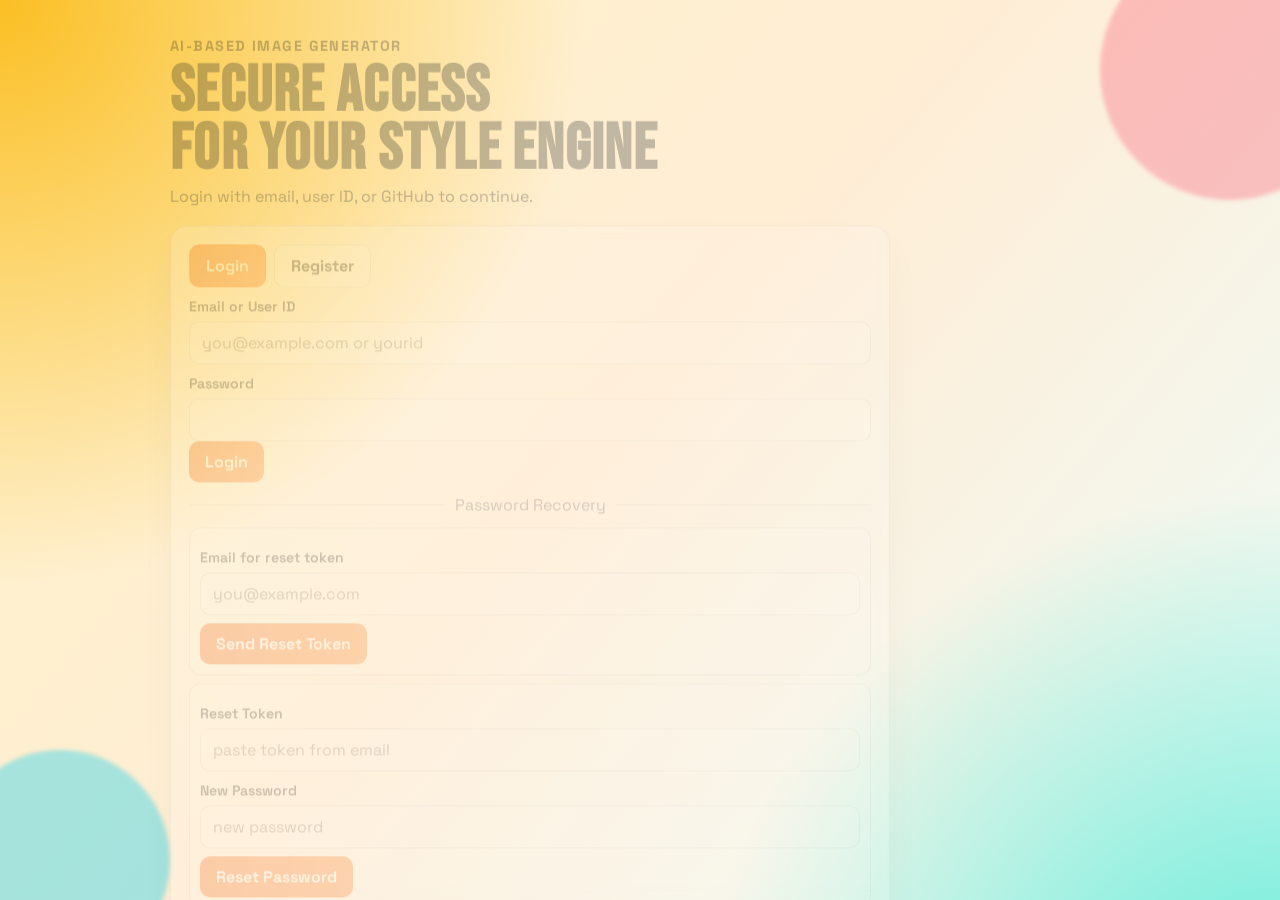
==== frontend/admin.html @ eeeaa35e "Build realtime publish-ready AI image generator web app" ====
<!DOCTYPE html>
<html lang="en">
<head>
  <meta charset="UTF-8" />
  <meta name="viewport" content="width=device-width, initial-scale=1.0" />
  <title>Admin | AI Image Generator</title>
  <link rel="preconnect" href="https://fonts.googleapis.com" />
  <link rel="preconnect" href="https://fonts.gstatic.com" crossorigin />
  <link href="https://fonts.googleapis.com/css2?family=Bebas+Neue&family=Space+Grotesk:wght@400;500;700&display=swap" rel="stylesheet" />
  <link rel="stylesheet" href="styles.css" />
</head>
<body data-page="admin">
  <div class="bg-shape bg-shape-one"></div>
  <div class="bg-shape bg-shape-two"></div>

  <main class="app-shell single-col">
    <header class="hero">
      <p class="kicker">AI-Based Image Generator</p>
      <h1>Admin Panel</h1>
      <nav class="top-nav">
        <a href="dashboard.html">Dashboard</a>
        <a href="history.html">History</a>
        <a href="profile.html">Profile</a>
        <a href="settings.html">Settings</a>
        <a href="admin.html" class="active admin-only">Admin</a>
        <button id="logoutBtn" type="button">Logout</button>
      </nav>
    </header>

    <section class="panel">
      <h2>Analytics Overview</h2>
      <div id="analyticsCards" class="stats-grid"></div>
      <p id="adminStatus" class="status">Loading analytics...</p>
    </section>

    <section class="panel">
      <h2>Users</h2>
      <div class="table-wrap">
        <table class="admin-table" id="usersTable">
          <thead>
            <tr>
              <th>ID</th>
              <th>User ID</th>
              <th>Email</th>
              <th>GitHub</th>
              <th>Role</th>
              <th>Created</th>
            </tr>
          </thead>
          <tbody></tbody>
        </table>
      </div>
    </section>
  </main>

  <script src="script.js"></script>
</body>
</html>
---- frontend/styles.css ----
:root {
	--ink: #182025;
	--paper: #fff8ec;
	--accent: #ea580c;
	--accent-soft: #ffedd5;
	--highlight: #0ea5a4;
	--panel: rgba(255, 255, 255, 0.72);
	--line: rgba(24, 32, 37, 0.15);
	--shadow: 0 18px 40px rgba(24, 32, 37, 0.15);
}

body.theme-dark {
	--ink: #e5f2f1;
	--paper: #102026;
	--accent: #f97316;
	--accent-soft: rgba(249, 115, 22, 0.18);
	--highlight: #2dd4bf;
	--panel: rgba(16, 32, 38, 0.78);
	--line: rgba(229, 242, 241, 0.2);
	--shadow: 0 18px 40px rgba(0, 0, 0, 0.35);
}

* {
	box-sizing: border-box;
}

body {
	margin: 0;
	min-height: 100vh;
	font-family: "Space Grotesk", sans-serif;
	color: var(--ink);
	background:
		radial-gradient(circle at 0% 0%, #fbbf24 0%, transparent 35%),
		radial-gradient(circle at 100% 100%, #5eead4 0%, transparent 35%),
		linear-gradient(130deg, #fef3c7, #ffedd5 45%, #ecfeff);
	overflow-x: hidden;
}

body.theme-dark {
	background:
		radial-gradient(circle at 0% 0%, #164e63 0%, transparent 40%),
		radial-gradient(circle at 100% 100%, #115e59 0%, transparent 35%),
		linear-gradient(130deg, #05202a, #0f2933 45%, #15323a);
}

.bg-shape {
	position: fixed;
	border-radius: 999px;
	pointer-events: none;
	filter: blur(2px);
	opacity: 0.4;
}

.bg-shape-one {
	width: 260px;
	height: 260px;
	background: #fb7185;
	top: -60px;
	right: -80px;
}

.bg-shape-two {
	width: 220px;
	height: 220px;
	background: #22d3ee;
	bottom: -70px;
	left: -50px;
}

.app-shell {
	max-width: 1080px;
	margin: 0 auto;
	padding: 28px 20px 34px;
	display: grid;
	grid-template-columns: 1.1fr 1fr;
	gap: 18px;
}

.single-col {
	grid-template-columns: 1fr;
	max-width: 980px;
}

.hero {
	grid-column: 1 / -1;
	animation: rise 0.8s ease both;
}

.kicker {
	font-size: 0.9rem;
	text-transform: uppercase;
	letter-spacing: 0.1em;
	font-weight: 700;
	margin: 0;
}

h1 {
	font-family: "Bebas Neue", sans-serif;
	font-size: clamp(2rem, 5vw, 4.2rem);
	margin: 8px 0;
	line-height: 0.9;
	letter-spacing: 0.02em;
}

.subhead {
	margin: 0;
	font-size: 1rem;
}

.model-line {
	margin-top: 6px;
	font-size: 0.9rem;
	opacity: 0.85;
}

#themeBadge {
	background: var(--accent-soft);
	color: #9a3412;
	border: 1px solid #fdba74;
	padding: 2px 10px;
	border-radius: 999px;
	font-weight: 700;
}

.panel {
	background: var(--panel);
	backdrop-filter: blur(6px);
	border: 1px solid var(--line);
	border-radius: 18px;
	box-shadow: var(--shadow);
	padding: 18px;
	animation: rise 0.9s ease both;
}

.auth-card {
	max-width: 720px;
}

.mini-form {
	margin-top: 8px;
	padding: 10px;
	border: 1px solid var(--line);
	border-radius: 12px;
	background: rgba(255, 255, 255, 0.55);
}

.mini-form button {
	margin-top: 8px;
}

.top-nav {
	display: flex;
	flex-wrap: wrap;
	gap: 8px;
	margin-top: 10px;
	align-items: center;
}

.top-nav a {
	text-decoration: none;
	padding: 8px 12px;
	border: 1px solid var(--line);
	border-radius: 999px;
	color: var(--ink);
	background: rgba(255, 255, 255, 0.65);
	font-weight: 600;
}

.top-nav a.active {
	background: linear-gradient(100deg, #ea580c, #f97316);
	color: white;
	border-color: transparent;
}

.top-nav button {
	padding: 8px 14px;
	border-radius: 999px;
}

.profile-grid {
	display: grid;
	gap: 6px;
	margin-top: 10px;
}

.history-row {
	display: grid;
	grid-template-columns: auto 1fr auto;
	gap: 10px;
	align-items: center;
	padding: 10px;
	border: 1px solid var(--line);
	border-radius: 10px;
	background: rgba(255, 255, 255, 0.8);
}

.history-thumb {
	display: inline-block;
	padding: 6px 10px;
	border-radius: 8px;
	text-decoration: none;
	border: 1px solid var(--line);
	font-weight: 600;
	color: var(--ink);
	background: rgba(255, 255, 255, 0.8);
}

.stats-grid {
	display: grid;
	grid-template-columns: repeat(4, minmax(120px, 1fr));
	gap: 10px;
	margin-top: 8px;
}

.stat-card {
	border: 1px solid var(--line);
	border-radius: 12px;
	padding: 12px;
	background: rgba(255, 255, 255, 0.75);
}

.stat-card h3 {
	margin: 0;
	font-size: 0.85rem;
	text-transform: uppercase;
	letter-spacing: 0.03em;
	opacity: 0.85;
}

.stat-card p {
	margin: 8px 0 0;
	font-size: 1.8rem;
	font-weight: 700;
}

.table-wrap {
	overflow-x: auto;
}

.admin-table {
	width: 100%;
	border-collapse: collapse;
	font-size: 0.92rem;
}

.admin-table th,
.admin-table td {
	border-bottom: 1px solid var(--line);
	padding: 8px;
	text-align: left;
}

.admin-table th {
	font-size: 0.8rem;
	text-transform: uppercase;
	letter-spacing: 0.05em;
	opacity: 0.8;
}

.hidden {
	display: none;
}

.controls {
	animation-delay: 0.05s;
}

.auth {
	grid-column: 1 / -1;
}

.auth-head h2 {
	margin: 2px 0 4px;
}

.auth-head p {
	margin: 0 0 10px;
}

.auth-tabs {
	display: flex;
	gap: 8px;
	margin-bottom: 10px;
}

.tab {
	background: rgba(255, 255, 255, 0.8);
	color: var(--ink);
	border: 1px solid var(--line);
}

.tab.active {
	background: linear-gradient(100deg, #ea580c, #f97316);
	color: white;
	border-color: transparent;
}

.auth-divider {
	display: flex;
	align-items: center;
	margin: 12px 0;
	color: #475569;
}

.auth-divider::before,
.auth-divider::after {
	content: "";
	flex: 1;
	border-bottom: 1px solid var(--line);
}

.auth-divider span {
	padding: 0 10px;
}

.github-login {
	display: inline-block;
	border-radius: 10px;
	padding: 10px 16px;
	border: 1px solid var(--line);
	background: #111827;
	color: #f9fafb;
	text-decoration: none;
	font-weight: 700;
}

.session {
	grid-column: 1 / -1;
}

.session-row {
	display: flex;
	justify-content: space-between;
	align-items: center;
	gap: 10px;
}

.session-row p {
	margin: 0;
	font-weight: 600;
}

.output {
	animation-delay: 0.12s;
}

.history {
	grid-column: 1 / -1;
	animation-delay: 0.18s;
}

label {
	display: block;
	font-size: 0.88rem;
	margin: 10px 0 6px;
	font-weight: 600;
}

textarea,
input,
select {
	width: 100%;
	padding: 10px 12px;
	border: 1px solid var(--line);
	border-radius: 10px;
	background: rgba(255, 255, 255, 0.8);
	font: inherit;
}

textarea:focus,
input:focus,
select:focus {
	outline: 2px solid rgba(14, 165, 164, 0.35);
	border-color: var(--highlight);
}

.grid-two {
	display: grid;
	grid-template-columns: 1fr 1fr;
	gap: 10px;
}

.button-wrap {
	display: flex;
	align-items: flex-end;
}

.product-shell {
	max-width: 1220px;
	margin: 0 auto;
	padding: 24px 20px 34px;
	display: grid;
	grid-template-columns: 260px 1fr;
	gap: 16px;
}

.shell-sidebar {
	display: flex;
	flex-direction: column;
	justify-content: space-between;
	gap: 12px;
	position: sticky;
	top: 14px;
	height: calc(100vh - 28px);
}

.sidebar-title {
	margin: 4px 0 0;
	font-family: "Bebas Neue", sans-serif;
	font-size: 2rem;
	line-height: 1;
}

.sidebar-nav {
	display: grid;
	gap: 8px;
}

.module-link {
	text-align: left;
	width: 100%;
	background: rgba(255, 255, 255, 0.72);
	color: var(--ink);
	border: 1px solid var(--line);
}

.module-link.active {
	background: linear-gradient(100deg, #ea580c, #f97316);
	color: white;
	border-color: transparent;
}

.sidebar-user {
	display: grid;
	gap: 8px;
	padding-top: 10px;
	border-top: 1px dashed var(--line);
}

.sidebar-user p {
	margin: 0;
	font-weight: 700;
}

.sidebar-user a {
	text-decoration: none;
	color: var(--ink);
	font-weight: 600;
}

.shell-main {
	display: grid;
	gap: 14px;
}

.shell-header {
	display: flex;
	justify-content: space-between;
	gap: 12px;
	align-items: flex-start;
}

.shell-header h1 {
	margin: 4px 0;
	font-size: clamp(1.8rem, 5vw, 3.2rem);
}

.header-actions {
	display: grid;
	gap: 8px;
	justify-items: end;
}

.header-actions a {
	text-decoration: none;
	padding: 8px 12px;
	border-radius: 999px;
	border: 1px solid var(--line);
	color: var(--ink);
	font-weight: 600;
	background: rgba(255, 255, 255, 0.6);
}

.workspace-grid {
	display: grid;
	grid-template-columns: repeat(2, minmax(280px, 1fr));
	gap: 12px;
}

.action-row {
	display: flex;
	flex-wrap: wrap;
	gap: 8px;
}

.loader {
	margin-bottom: 10px;
	padding: 8px 12px;
	border-radius: 10px;
	background: var(--accent-soft);
	color: #9a3412;
	font-weight: 700;
	display: inline-block;
}

.gallery-grid {
	display: grid;
	grid-template-columns: repeat(3, minmax(150px, 1fr));
	gap: 10px;
}

.gallery-card {
	border: 1px solid var(--line);
	border-radius: 12px;
	padding: 8px;
	background: rgba(255, 255, 255, 0.75);
	display: grid;
	gap: 6px;
}

.gallery-card img {
	width: 100%;
	height: 130px;
	object-fit: cover;
	border-radius: 8px;
}

.gallery-actions {
	display: flex;
	gap: 6px;
}

.gallery-actions button,
.gallery-actions a {
	padding: 6px 8px;
	font-size: 0.82rem;
	text-decoration: none;
	border-radius: 8px;
}

button,
.download {
	border: 0;
	border-radius: 10px;
	background: linear-gradient(100deg, #ea580c, #f97316);
	color: white;
	padding: 10px 16px;
	font: inherit;
	font-weight: 700;
	text-decoration: none;
	cursor: pointer;
	transition: transform 0.2s ease, box-shadow 0.2s ease;
}

button:hover,
.download:hover {
	transform: translateY(-1px);
	box-shadow: 0 8px 20px rgba(234, 88, 12, 0.25);
}

.status {
	margin: 12px 0 0;
	color: #0f766e;
	font-weight: 500;
}

.status.error {
	color: #b91c1c;
}

.output-head {
	display: flex;
	justify-content: space-between;
	align-items: center;
}

.output-head h2,
.history h2 {
	margin: 2px 0 10px;
}

.download.disabled {
	opacity: 0.5;
	pointer-events: none;
}

.image-frame {
	border: 1px dashed var(--line);
	border-radius: 14px;
	min-height: 350px;
	display: grid;
	place-items: center;
	background: rgba(255, 255, 255, 0.5);
}

.image-frame img {
	width: 100%;
	height: auto;
	border-radius: 12px;
	object-fit: contain;
}

.placeholder {
	color: #475569;
	margin: 0;
}

#historyList {
	list-style: none;
	margin: 0;
	padding: 0;
	display: grid;
	gap: 8px;
}

.history-item {
	width: 100%;
	border: 1px solid var(--line);
	background: rgba(255, 255, 255, 0.8);
	border-radius: 10px;
	padding: 10px;
	text-align: left;
}

.history-prompt {
	display: block;
	font-weight: 600;
}

.history-time {
	display: block;
	font-size: 0.8rem;
	opacity: 0.8;
	margin-top: 2px;
}

.history-empty {
	opacity: 0.8;
}

@keyframes rise {
	from {
		opacity: 0;
		transform: translateY(12px);
	}
	to {
		opacity: 1;
		transform: translateY(0);
	}
}

@media (max-width: 900px) {
	.product-shell {
		grid-template-columns: 1fr;
	}

	.shell-sidebar {
		position: static;
		height: auto;
	}

	.workspace-grid {
		grid-template-columns: 1fr;
	}

	.app-shell {
		grid-template-columns: 1fr;
	}

	.stats-grid {
		grid-template-columns: repeat(2, minmax(120px, 1fr));
	}

	.history {
		grid-column: auto;
	}
}

@media (max-width: 550px) {
	.grid-two {
		grid-template-columns: 1fr;
	}

	.stats-grid {
		grid-template-columns: 1fr;
	}

	.gallery-grid {
		grid-template-columns: 1fr 1fr;
	}

	.image-frame {
		min-height: 260px;
	}
}
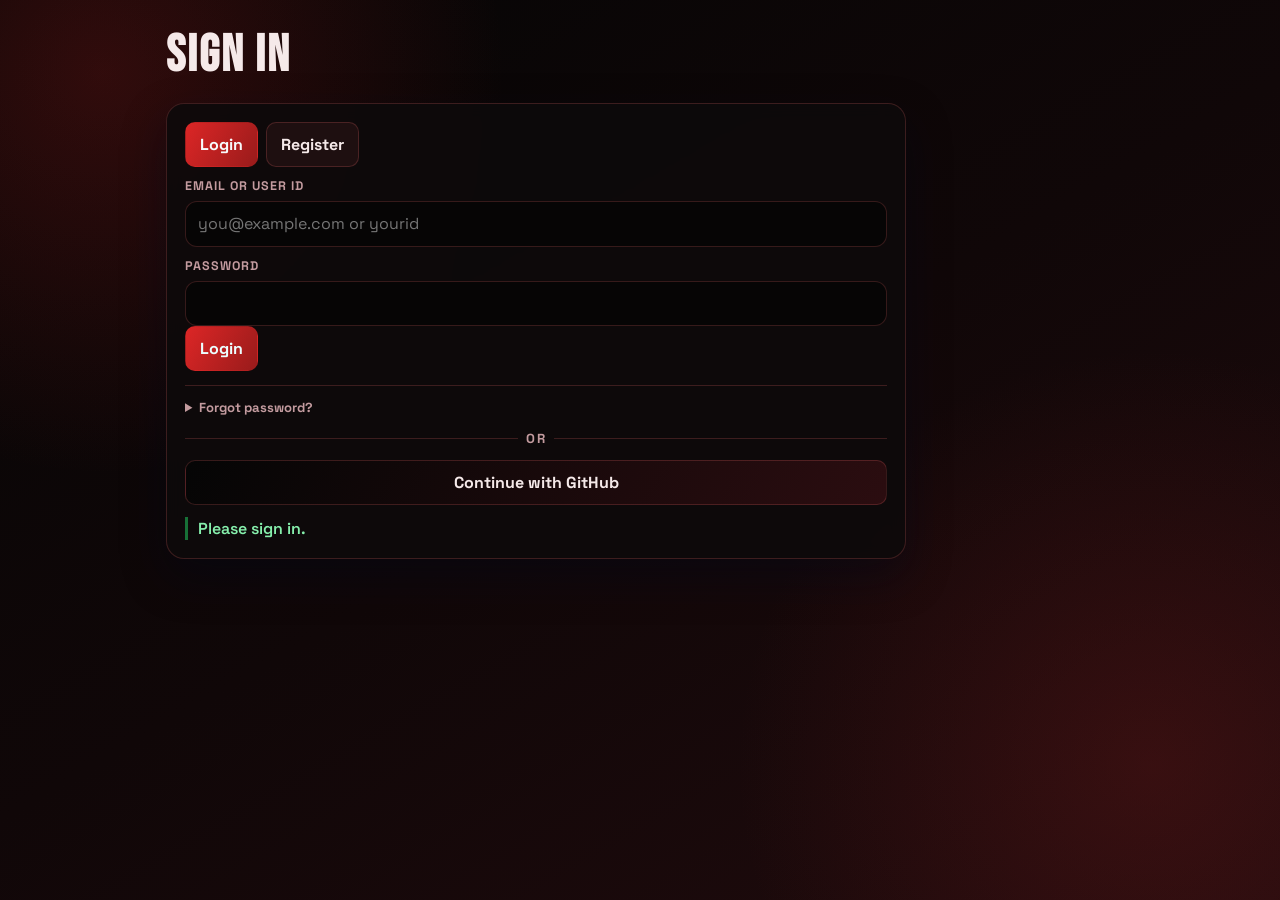
==== commit 6f679b4c: "feat: add professional image generator frontend" ====
--- a/frontend/admin.html
+++ b/frontend/admin.html
@@ -13,43 +13,44 @@
   <div class="bg-shape bg-shape-one"></div>
   <div class="bg-shape bg-shape-two"></div>
 
-  <main class="app-shell single-col">
-    <header class="hero">
-      <p class="kicker">AI-Based Image Generator</p>
-      <h1>Admin Panel</h1>
-      <nav class="top-nav">
-        <a href="dashboard.html">Dashboard</a>
-        <a href="history.html">History</a>
-        <a href="profile.html">Profile</a>
-        <a href="settings.html">Settings</a>
-        <a href="admin.html" class="active admin-only">Admin</a>
-        <button id="logoutBtn" type="button">Logout</button>
-      </nav>
-    </header>
-
-    <section class="panel">
-      <h2>Analytics Overview</h2>
-      <div id="analyticsCards" class="stats-grid"></div>
-      <p id="adminStatus" class="status">Loading analytics...</p>
-    </section>
-
-    <section class="panel">
-      <h2>Users</h2>
-      <div class="table-wrap">
-        <table class="admin-table" id="usersTable">
-          <thead>
-            <tr>
-              <th>ID</th>
-              <th>User ID</th>
-              <th>Email</th>
-              <th>GitHub</th>
-              <th>Role</th>
-              <th>Created</th>
-            </tr>
-          </thead>
-          <tbody></tbody>
-        </table>
+  <main class="product-shell">
+    <aside class="shell-sidebar">
+      <div class="panel module-card">
+        <h2 class="sidebar-title">Vision Studio</h2>
+        <nav class="sidebar-nav" aria-label="Navigation Menu">
+          <a class="module-link" href="dashboard.html">Generate</a>
+          <a class="module-link" href="history.html">History</a>
+          <a class="module-link" href="gallery.html">Saved Images</a>
+          <a class="module-link" href="settings.html">Settings</a>
+        </nav>
+        <div class="sidebar-user">
+          <p id="sidebarUserText">Signed in</p>
+          <div class="sidebar-user-actions">
+            <a href="profile.html">Profile</a>
+            <a href="admin.html" class="active admin-only">Admin</a>
+            <button id="logoutBtn" type="button">Logout</button>
+          </div>
+        </div>
       </div>
+    </aside>
+    <section class="shell-main page-focus">
+      <header class="panel shell-header"><h1>Admin</h1></header>
+      <section class="panel page-panel">
+        <h2>Analytics</h2>
+        <div id="analyticsCards" class="stats-grid"></div>
+        <p id="adminStatus" class="status">Loading analytics...</p>
+      </section>
+      <section class="panel">
+        <h2>Users</h2>
+        <div class="table-wrap">
+          <table class="admin-table" id="usersTable">
+            <thead>
+              <tr><th>ID</th><th>User ID</th><th>Email</th><th>GitHub</th><th>Role</th><th>Created</th></tr>
+            </thead>
+            <tbody></tbody>
+          </table>
+        </div>
+      </section>
     </section>
   </main>
 
--- a/frontend/styles.css
+++ b/frontend/styles.css
@@ -1,27 +1,45 @@
 :root {
-	--ink: #182025;
-	--paper: #fff8ec;
-	--accent: #ea580c;
-	--accent-soft: #ffedd5;
-	--highlight: #0ea5a4;
-	--panel: rgba(255, 255, 255, 0.72);
-	--line: rgba(24, 32, 37, 0.15);
-	--shadow: 0 18px 40px rgba(24, 32, 37, 0.15);
-}
-
-body.theme-dark {
-	--ink: #e5f2f1;
-	--paper: #102026;
-	--accent: #f97316;
-	--accent-soft: rgba(249, 115, 22, 0.18);
-	--highlight: #2dd4bf;
-	--panel: rgba(16, 32, 38, 0.78);
-	--line: rgba(229, 242, 241, 0.2);
-	--shadow: 0 18px 40px rgba(0, 0, 0, 0.35);
+	--bg-0: #050505;
+	--bg-1: #100708;
+	--bg-2: #210b0d;
+	--panel: rgba(14, 10, 11, 0.92);
+	--panel-soft: rgba(38, 18, 20, 0.72);
+	--ink: #f5e9e9;
+	--ink-soft: #c39b9f;
+	--line: rgba(248, 113, 113, 0.2);
+	--line-strong: rgba(248, 113, 113, 0.42);
+	--accent: #dc2626;
+	--accent-2: #991b1b;
+	--success: #22c55e;
+	--danger: #ef4444;
+	--radius-lg: 18px;
+	--radius-md: 12px;
+	--shadow-lg: 0 18px 44px rgba(3, 8, 24, 0.42);
+}
+
+body.theme-light {
+	--bg-0: #090909;
+	--bg-1: #16090a;
+	--bg-2: #2b0d10;
+	--panel: rgba(24, 14, 15, 0.94);
+	--panel-soft: rgba(56, 22, 25, 0.78);
+	--ink: #fff1f2;
+	--ink-soft: #d8a8ad;
+	--line: rgba(248, 113, 113, 0.24);
+	--line-strong: rgba(248, 113, 113, 0.46);
+	--accent: #ef4444;
+	--accent-2: #b91c1c;
+	--shadow-lg: 0 16px 36px rgba(0, 0, 0, 0.5);
 }
 
 * {
 	box-sizing: border-box;
+}
+
+html,
+body {
+	max-width: 100%;
+	overflow-x: clip;
 }
 
 body {
@@ -30,157 +48,434 @@
 	font-family: "Space Grotesk", sans-serif;
 	color: var(--ink);
 	background:
-		radial-gradient(circle at 0% 0%, #fbbf24 0%, transparent 35%),
-		radial-gradient(circle at 100% 100%, #5eead4 0%, transparent 35%),
-		linear-gradient(130deg, #fef3c7, #ffedd5 45%, #ecfeff);
-	overflow-x: hidden;
-}
-
-body.theme-dark {
-	background:
-		radial-gradient(circle at 0% 0%, #164e63 0%, transparent 40%),
-		radial-gradient(circle at 100% 100%, #115e59 0%, transparent 35%),
-		linear-gradient(130deg, #05202a, #0f2933 45%, #15323a);
-}
-
-.bg-shape {
-	position: fixed;
-	border-radius: 999px;
-	pointer-events: none;
-	filter: blur(2px);
-	opacity: 0.4;
-}
-
-.bg-shape-one {
-	width: 260px;
-	height: 260px;
-	background: #fb7185;
-	top: -60px;
-	right: -80px;
-}
-
-.bg-shape-two {
-	width: 220px;
-	height: 220px;
-	background: #22d3ee;
-	bottom: -70px;
-	left: -50px;
-}
-
-.app-shell {
-	max-width: 1080px;
-	margin: 0 auto;
-	padding: 28px 20px 34px;
-	display: grid;
-	grid-template-columns: 1.1fr 1fr;
-	gap: 18px;
-}
-
-.single-col {
-	grid-template-columns: 1fr;
-	max-width: 980px;
-}
-
-.hero {
-	grid-column: 1 / -1;
-	animation: rise 0.8s ease both;
+		radial-gradient(circle at 8% 8%, rgba(220, 38, 38, 0.2), transparent 28%),
+		radial-gradient(circle at 90% 85%, rgba(127, 29, 29, 0.28), transparent 30%),
+		linear-gradient(150deg, var(--bg-0), var(--bg-1), var(--bg-2));
+	line-height: 1.45;
+}
+
+a {
+	color: inherit;
+}
+
+.hidden {
+	display: none;
 }
 
 .kicker {
-	font-size: 0.9rem;
+	margin: 0;
+	font-size: 0.74rem;
+	font-weight: 700;
 	text-transform: uppercase;
-	letter-spacing: 0.1em;
-	font-weight: 700;
-	margin: 0;
+	letter-spacing: 0.14em;
+	color: var(--ink-soft);
+}
+
+h1,
+h2,
+h3,
+p {
+	margin-top: 0;
 }
 
 h1 {
 	font-family: "Bebas Neue", sans-serif;
-	font-size: clamp(2rem, 5vw, 4.2rem);
-	margin: 8px 0;
-	line-height: 0.9;
-	letter-spacing: 0.02em;
+	font-size: clamp(2rem, 4vw, 3.6rem);
+	margin: 6px 0 10px;
+	letter-spacing: 0.04em;
+	line-height: 0.92;
+}
+
+h2 {
+	font-size: 1.06rem;
+	margin-bottom: 10px;
+}
+
+.module-label,
+.module-meta {
+	margin: 0 0 8px;
+	font-size: 0.73rem;
+	text-transform: uppercase;
+	letter-spacing: 0.12em;
+	font-weight: 700;
+	color: var(--ink-soft);
 }
 
 .subhead {
 	margin: 0;
-	font-size: 1rem;
+	color: var(--ink-soft);
+	font-size: 0.95rem;
+}
+
+#themeBadge {
+	padding: 2px 10px;
+	border-radius: 999px;
+	background: rgba(220, 38, 38, 0.18);
+	color: #fca5a5;
+	border: 1px solid rgba(248, 113, 113, 0.42);
+	font-weight: 700;
 }
 
 .model-line {
 	margin-top: 6px;
-	font-size: 0.9rem;
-	opacity: 0.85;
-}
-
-#themeBadge {
-	background: var(--accent-soft);
-	color: #9a3412;
-	border: 1px solid #fdba74;
-	padding: 2px 10px;
-	border-radius: 999px;
-	font-weight: 700;
+}
+
+.product-shell {
+	max-width: 1320px;
+	min-height: 100vh;
+	margin: 0 auto;
+	padding: 24px 18px 28px;
+	display: grid;
+	grid-template-columns: 292px 1fr;
+	gap: 16px;
 }
 
 .panel {
 	background: var(--panel);
-	backdrop-filter: blur(6px);
-	border: 1px solid var(--line);
-	border-radius: 18px;
-	box-shadow: var(--shadow);
+	backdrop-filter: blur(8px);
+	border: 1px solid var(--line);
+	border-radius: var(--radius-lg);
+	box-shadow: var(--shadow-lg);
 	padding: 18px;
-	animation: rise 0.9s ease both;
-}
-
-.auth-card {
-	max-width: 720px;
-}
-
-.mini-form {
-	margin-top: 8px;
-	padding: 10px;
-	border: 1px solid var(--line);
-	border-radius: 12px;
-	background: rgba(255, 255, 255, 0.55);
-}
-
-.mini-form button {
-	margin-top: 8px;
-}
-
-.top-nav {
+}
+
+.module-card {
+	position: relative;
+}
+
+.shell-sidebar {
+	position: sticky;
+	top: 14px;
+	height: fit-content;
+}
+
+.sidebar-title {
+	margin: 4px 0 12px;
+	font-family: "Bebas Neue", sans-serif;
+	font-size: 2.2rem;
+	letter-spacing: 0.04em;
+}
+
+.sidebar-nav {
+	display: grid;
+	gap: 8px;
+	margin-top: 10px;
+}
+
+.module-link {
+	width: 100%;
+	padding: 10px 12px;
+	text-align: left;
+	background: var(--panel-soft);
+	border: 1px solid var(--line);
+	border-radius: 10px;
+	color: var(--ink);
+	cursor: pointer;
+	font: inherit;
+	font-weight: 600;
+	text-decoration: none;
+	transition: 0.2s ease;
+}
+
+.module-link:hover {
+	border-color: var(--line-strong);
+	background: rgba(69, 20, 24, 0.86);
+}
+
+.module-link.active {
+	background: linear-gradient(120deg, var(--accent), var(--accent-2));
+	border-color: transparent;
+	color: #f8fafc;
+}
+
+.sidebar-user {
+	margin-top: 14px;
+	padding-top: 12px;
+	border-top: 1px dashed var(--line);
+	display: grid;
+	gap: 8px;
+}
+
+.sidebar-user p {
+	margin: 0;
+	font-weight: 700;
+}
+
+.sidebar-user-actions {
+	display: grid;
+	grid-template-columns: 1fr;
+	gap: 8px;
+}
+
+.sidebar-user-actions a,
+.sidebar-user-actions button {
+	text-decoration: none;
+	padding: 9px 10px;
+	border-radius: 10px;
+	border: 1px solid var(--line);
+	background: var(--panel-soft);
+	font: inherit;
+	font-size: 0.9rem;
+	color: var(--ink);
+	font-weight: 600;
+	text-align: left;
+	cursor: pointer;
+}
+
+.shell-main {
+	display: grid;
+	gap: 14px;
+}
+
+.workspace-section {
+	scroll-margin-top: 86px;
+}
+
+.shell-header {
+	position: sticky;
+	top: 14px;
+	z-index: 5;
+	display: flex;
+	justify-content: space-between;
+	align-items: flex-start;
+	gap: 14px;
+}
+
+.header-actions {
+	display: flex;
+	align-items: center;
+	gap: 10px;
+}
+
+.profile-icon {
+	width: 40px;
+	height: 40px;
+	display: grid;
+	place-items: center;
+	border-radius: 50%;
+	text-decoration: none;
+	font-weight: 700;
+	background: linear-gradient(130deg, #ef4444, #991b1b);
+	color: #fff;
+	border: 1px solid transparent;
+}
+
+label {
+	display: block;
+	font-size: 0.78rem;
+	font-weight: 700;
+	text-transform: uppercase;
+	letter-spacing: 0.08em;
+	margin: 10px 0 6px;
+	color: var(--ink-soft);
+}
+
+textarea,
+input,
+select {
+	width: 100%;
+	padding: 10px 12px;
+	border: 1px solid var(--line);
+	border-radius: var(--radius-md);
+	background: rgba(5, 5, 5, 0.72);
+	color: var(--ink);
+	font: inherit;
+}
+
+body.theme-light textarea,
+body.theme-light input,
+body.theme-light select {
+	background: rgba(12, 7, 8, 0.82);
+}
+
+textarea:focus,
+input:focus,
+select:focus {
+	outline: none;
+	border-color: rgba(248, 113, 113, 0.9);
+	box-shadow: 0 0 0 3px rgba(220, 38, 38, 0.22);
+}
+
+.grid-two {
+	display: grid;
+	grid-template-columns: repeat(2, minmax(0, 1fr));
+	gap: 10px;
+}
+
+.workspace-grid {
+	display: grid;
+	grid-template-columns: minmax(0, 1fr);
+	gap: 16px;
+}
+
+.generation-form {
+	display: grid;
+	gap: 16px;
+}
+
+.step-card {
+	padding: 22px;
+}
+
+.step-heading {
+	display: flex;
+	align-items: flex-start;
+	gap: 12px;
+	margin-bottom: 18px;
+}
+
+.step-number {
+	display: grid;
+	place-items: center;
+	flex: 0 0 42px;
+	height: 42px;
+	border-radius: 10px;
+	background: rgba(220, 38, 38, 0.18);
+	border: 1px solid rgba(248, 113, 113, 0.42);
+	color: #fca5a5;
+	font-weight: 700;
+	letter-spacing: 0.06em;
+}
+
+.step-label {
+	margin: 0 0 3px;
+	color: var(--ink-soft);
+	font-size: 0.72rem;
+	font-weight: 700;
+	letter-spacing: 0.12em;
+	text-transform: uppercase;
+}
+
+.step-heading h2 {
+	margin: 0;
+}
+
+.unit,
+.optional {
+	color: var(--ink-soft);
+	font-size: 0.72rem;
+	font-weight: 500;
+	text-transform: lowercase;
+}
+
+.generate-step {
+	border-color: rgba(248, 113, 113, 0.45);
+	box-shadow: 0 18px 44px rgba(127, 29, 29, 0.22);
+}
+
+.primary-action {
+	width: 100%;
+	margin-top: 16px;
+	padding: 14px 18px;
+	font-size: 1rem;
+}
+
+.button-wrap {
+	margin-top: 12px;
+	display: flex;
+}
+
+button,
+.download,
+.gallery-actions a,
+.gallery-actions button {
+	border: 1px solid transparent;
+	border-radius: 10px;
+	padding: 10px 14px;
+	font: inherit;
+	font-weight: 700;
+	text-decoration: none;
+	cursor: pointer;
+	color: #ecfeff;
+	background: linear-gradient(120deg, var(--accent), var(--accent-2));
+	transition: transform 0.2s ease, filter 0.2s ease;
+}
+
+button:hover,
+.download:hover,
+.gallery-actions a:hover,
+.gallery-actions button:hover {
+	transform: translateY(-1px);
+	filter: brightness(1.08);
+}
+
+.download.disabled {
+	opacity: 0.45;
+	pointer-events: none;
+}
+
+.action-row {
 	display: flex;
 	flex-wrap: wrap;
 	gap: 8px;
-	margin-top: 10px;
+}
+
+.loader {
+	display: inline-flex;
 	align-items: center;
-}
-
-.top-nav a {
-	text-decoration: none;
-	padding: 8px 12px;
-	border: 1px solid var(--line);
+	gap: 8px;
+	padding: 7px 12px;
 	border-radius: 999px;
-	color: var(--ink);
-	background: rgba(255, 255, 255, 0.65);
+	font-size: 0.85rem;
+	font-weight: 700;
+	background: rgba(220, 38, 38, 0.18);
+	border: 1px solid rgba(248, 113, 113, 0.45);
+	color: #fca5a5;
+	margin-bottom: 10px;
+}
+
+.loader::before {
+	content: "";
+	width: 9px;
+	height: 9px;
+	border-radius: 50%;
+	background: #ef4444;
+	animation: pulse 1s ease infinite;
+}
+
+.image-frame {
+	min-height: 340px;
+	display: grid;
+	place-items: center;
+	padding: 8px;
+	border-radius: 14px;
+	border: 1px dashed var(--line-strong);
+	background: rgba(5, 5, 5, 0.52);
+}
+
+.image-frame img {
+	max-width: 100%;
+	max-height: 440px;
+	object-fit: contain;
+	border-radius: 10px;
+}
+
+.placeholder {
+	margin: 0;
+	color: var(--ink-soft);
 	font-weight: 600;
-}
-
-.top-nav a.active {
-	background: linear-gradient(100deg, #ea580c, #f97316);
-	color: white;
-	border-color: transparent;
-}
-
-.top-nav button {
-	padding: 8px 14px;
-	border-radius: 999px;
-}
-
-.profile-grid {
-	display: grid;
-	gap: 6px;
-	margin-top: 10px;
+	text-align: center;
+}
+
+.status {
+	margin: 12px 0 0;
+	padding-left: 10px;
+	border-left: 3px solid rgba(34, 197, 94, 0.55);
+	color: #86efac;
+	font-weight: 600;
+}
+
+.status.error {
+	border-left-color: rgba(239, 68, 68, 0.65);
+	color: #fda4af;
+}
+
+#historyList {
+	list-style: none;
+	padding: 0;
+	margin: 0;
+	display: grid;
+	gap: 8px;
 }
 
 .history-row {
@@ -189,92 +484,194 @@
 	gap: 10px;
 	align-items: center;
 	padding: 10px;
-	border: 1px solid var(--line);
-	border-radius: 10px;
-	background: rgba(255, 255, 255, 0.8);
+	border-radius: 12px;
+	border: 1px solid var(--line);
+	background: rgba(35, 15, 17, 0.72);
 }
 
 .history-thumb {
-	display: inline-block;
+	background: rgba(220, 38, 38, 0.2);
+	border: 1px solid rgba(248, 113, 113, 0.45);
+	border-radius: 8px;
 	padding: 6px 10px;
-	border-radius: 8px;
+	color: #fecaca;
+	font-weight: 700;
 	text-decoration: none;
-	border: 1px solid var(--line);
+	font: inherit;
+	cursor: pointer;
+}
+
+.history-prompt {
 	font-weight: 600;
-	color: var(--ink);
-	background: rgba(255, 255, 255, 0.8);
+	word-break: break-word;
+}
+
+.history-time {
+	font-size: 0.8rem;
+	color: var(--ink-soft);
+}
+
+.history-empty {
+	padding: 12px;
+	border: 1px dashed var(--line);
+	border-radius: 10px;
+	color: var(--ink-soft);
+}
+
+.gallery-grid {
+	display: grid;
+	grid-template-columns: repeat(3, minmax(160px, 1fr));
+	gap: 10px;
+}
+
+.gallery-card {
+	display: grid;
+	gap: 8px;
+	padding: 8px;
+	border-radius: 12px;
+	border: 1px solid var(--line);
+	background: rgba(35, 15, 17, 0.72);
+}
+
+.gallery-card img {
+	width: 100%;
+	height: 140px;
+	object-fit: cover;
+	border-radius: 10px;
+}
+
+.gallery-actions {
+	display: grid;
+	grid-template-columns: 1fr 1fr;
+	gap: 6px;
+}
+
+.gallery-actions button,
+.gallery-actions a {
+	padding: 7px 8px;
+	font-size: 0.8rem;
+	text-align: center;
+}
+
+.gallery-actions button {
+	background: linear-gradient(120deg, #dc2626, #ef4444);
 }
 
 .stats-grid {
 	display: grid;
 	grid-template-columns: repeat(4, minmax(120px, 1fr));
 	gap: 10px;
-	margin-top: 8px;
 }
 
 .stat-card {
 	border: 1px solid var(--line);
-	border-radius: 12px;
-	padding: 12px;
-	background: rgba(255, 255, 255, 0.75);
+	border-radius: 10px;
+	padding: 10px;
+	background: rgba(35, 15, 17, 0.64);
 }
 
 .stat-card h3 {
 	margin: 0;
-	font-size: 0.85rem;
+	font-size: 0.75rem;
+	color: var(--ink-soft);
 	text-transform: uppercase;
-	letter-spacing: 0.03em;
-	opacity: 0.85;
+	letter-spacing: 0.08em;
 }
 
 .stat-card p {
 	margin: 8px 0 0;
-	font-size: 1.8rem;
+	font-size: 1.7rem;
 	font-weight: 700;
 }
 
 .table-wrap {
 	overflow-x: auto;
+	border: 1px solid var(--line);
+	border-radius: 12px;
 }
 
 .admin-table {
 	width: 100%;
 	border-collapse: collapse;
-	font-size: 0.92rem;
 }
 
 .admin-table th,
 .admin-table td {
+	padding: 10px;
 	border-bottom: 1px solid var(--line);
-	padding: 8px;
 	text-align: left;
+	white-space: nowrap;
 }
 
 .admin-table th {
-	font-size: 0.8rem;
+	font-size: 0.76rem;
 	text-transform: uppercase;
-	letter-spacing: 0.05em;
-	opacity: 0.8;
-}
-
-.hidden {
-	display: none;
-}
-
-.controls {
-	animation-delay: 0.05s;
-}
-
-.auth {
-	grid-column: 1 / -1;
-}
-
-.auth-head h2 {
-	margin: 2px 0 4px;
-}
-
-.auth-head p {
-	margin: 0 0 10px;
+	color: var(--ink-soft);
+}
+
+.top-nav {
+	display: flex;
+	flex-wrap: wrap;
+	gap: 8px;
+	margin-top: 10px;
+	align-items: center;
+}
+
+.top-nav a {
+	padding: 8px 12px;
+	border-radius: 999px;
+	border: 1px solid var(--line);
+	background: var(--panel-soft);
+	text-decoration: none;
+	font-weight: 600;
+}
+
+.top-nav a.active {
+	border-color: transparent;
+	background: linear-gradient(120deg, var(--accent), var(--accent-2));
+	color: #f8fafc;
+}
+
+.profile-grid {
+	display: grid;
+	gap: 8px;
+}
+
+.profile-grid p {
+	margin: 0;
+	padding: 10px;
+	border: 1px solid var(--line);
+	border-radius: 10px;
+	background: rgba(35, 15, 17, 0.72);
+}
+
+.app-shell {
+	max-width: 980px;
+	margin: 0 auto;
+	padding: 26px 16px 30px;
+	display: grid;
+	gap: 14px;
+}
+
+.page-focus {
+	min-height: 100vh;
+	align-content: center;
+}
+
+.page-panel {
+	min-height: min(620px, 70vh);
+}
+
+.page-focus > .panel {
+	min-height: min(620px, 70vh);
+}
+
+.single-col {
+	grid-template-columns: 1fr;
+}
+
+.auth-card {
+	max-width: 740px;
 }
 
 .auth-tabs {
@@ -284,22 +681,35 @@
 }
 
 .tab {
-	background: rgba(255, 255, 255, 0.8);
+	background: var(--panel-soft);
+	border: 1px solid var(--line);
 	color: var(--ink);
-	border: 1px solid var(--line);
 }
 
 .tab.active {
-	background: linear-gradient(100deg, #ea580c, #f97316);
-	color: white;
+	background: linear-gradient(120deg, var(--accent), var(--accent-2));
 	border-color: transparent;
+	color: #f8fafc;
+}
+
+.mini-form {
+	padding: 10px;
+	border-radius: 12px;
+	border: 1px solid var(--line);
+	background: rgba(35, 15, 17, 0.62);
+	margin-top: 10px;
 }
 
 .auth-divider {
 	display: flex;
 	align-items: center;
+	gap: 8px;
 	margin: 12px 0;
-	color: #475569;
+	font-size: 0.82rem;
+	color: var(--ink-soft);
+	text-transform: uppercase;
+	letter-spacing: 0.08em;
+	font-weight: 700;
 }
 
 .auth-divider::before,
@@ -309,375 +719,90 @@
 	border-bottom: 1px solid var(--line);
 }
 
-.auth-divider span {
-	padding: 0 10px;
+.auth-recovery {
+	margin-top: 14px;
+	border-top: 1px solid var(--line);
+	padding-top: 12px;
+}
+
+.auth-recovery summary {
+	color: var(--ink-soft);
+	font-size: 0.82rem;
+	font-weight: 700;
+	cursor: pointer;
 }
 
 .github-login {
-	display: inline-block;
-	border-radius: 10px;
-	padding: 10px 16px;
-	border: 1px solid var(--line);
-	background: #111827;
-	color: #f9fafb;
+	display: inline-flex;
+	justify-content: center;
+	align-items: center;
+	width: 100%;
+	padding: 10px 14px;
+	border-radius: 10px;
 	text-decoration: none;
 	font-weight: 700;
-}
-
-.session {
-	grid-column: 1 / -1;
-}
-
-.session-row {
-	display: flex;
-	justify-content: space-between;
-	align-items: center;
-	gap: 10px;
-}
-
-.session-row p {
-	margin: 0;
-	font-weight: 600;
-}
-
-.output {
-	animation-delay: 0.12s;
-}
-
-.history {
-	grid-column: 1 / -1;
-	animation-delay: 0.18s;
-}
-
-label {
-	display: block;
-	font-size: 0.88rem;
-	margin: 10px 0 6px;
-	font-weight: 600;
-}
-
-textarea,
-input,
-select {
-	width: 100%;
-	padding: 10px 12px;
-	border: 1px solid var(--line);
-	border-radius: 10px;
-	background: rgba(255, 255, 255, 0.8);
-	font: inherit;
-}
-
-textarea:focus,
-input:focus,
-select:focus {
-	outline: 2px solid rgba(14, 165, 164, 0.35);
-	border-color: var(--highlight);
-}
-
-.grid-two {
-	display: grid;
-	grid-template-columns: 1fr 1fr;
-	gap: 10px;
-}
-
-.button-wrap {
-	display: flex;
-	align-items: flex-end;
-}
-
-.product-shell {
-	max-width: 1220px;
-	margin: 0 auto;
-	padding: 24px 20px 34px;
-	display: grid;
-	grid-template-columns: 260px 1fr;
-	gap: 16px;
-}
-
-.shell-sidebar {
-	display: flex;
-	flex-direction: column;
-	justify-content: space-between;
-	gap: 12px;
-	position: sticky;
-	top: 14px;
-	height: calc(100vh - 28px);
-}
-
-.sidebar-title {
-	margin: 4px 0 0;
-	font-family: "Bebas Neue", sans-serif;
-	font-size: 2rem;
-	line-height: 1;
-}
-
-.sidebar-nav {
-	display: grid;
-	gap: 8px;
-}
-
-.module-link {
-	text-align: left;
-	width: 100%;
-	background: rgba(255, 255, 255, 0.72);
-	color: var(--ink);
-	border: 1px solid var(--line);
-}
-
-.module-link.active {
-	background: linear-gradient(100deg, #ea580c, #f97316);
-	color: white;
-	border-color: transparent;
-}
-
-.sidebar-user {
-	display: grid;
-	gap: 8px;
-	padding-top: 10px;
-	border-top: 1px dashed var(--line);
-}
-
-.sidebar-user p {
-	margin: 0;
-	font-weight: 700;
-}
-
-.sidebar-user a {
-	text-decoration: none;
-	color: var(--ink);
-	font-weight: 600;
-}
-
-.shell-main {
-	display: grid;
-	gap: 14px;
-}
-
-.shell-header {
-	display: flex;
-	justify-content: space-between;
-	gap: 12px;
-	align-items: flex-start;
-}
-
-.shell-header h1 {
-	margin: 4px 0;
-	font-size: clamp(1.8rem, 5vw, 3.2rem);
-}
-
-.header-actions {
-	display: grid;
-	gap: 8px;
-	justify-items: end;
-}
-
-.header-actions a {
-	text-decoration: none;
-	padding: 8px 12px;
-	border-radius: 999px;
-	border: 1px solid var(--line);
-	color: var(--ink);
-	font-weight: 600;
-	background: rgba(255, 255, 255, 0.6);
-}
-
-.workspace-grid {
-	display: grid;
-	grid-template-columns: repeat(2, minmax(280px, 1fr));
-	gap: 12px;
-}
-
-.action-row {
-	display: flex;
-	flex-wrap: wrap;
-	gap: 8px;
-}
-
-.loader {
-	margin-bottom: 10px;
-	padding: 8px 12px;
-	border-radius: 10px;
-	background: var(--accent-soft);
-	color: #9a3412;
-	font-weight: 700;
-	display: inline-block;
-}
-
-.gallery-grid {
-	display: grid;
-	grid-template-columns: repeat(3, minmax(150px, 1fr));
-	gap: 10px;
-}
-
-.gallery-card {
-	border: 1px solid var(--line);
-	border-radius: 12px;
-	padding: 8px;
-	background: rgba(255, 255, 255, 0.75);
-	display: grid;
-	gap: 6px;
-}
-
-.gallery-card img {
-	width: 100%;
-	height: 130px;
-	object-fit: cover;
-	border-radius: 8px;
-}
-
-.gallery-actions {
-	display: flex;
-	gap: 6px;
-}
-
-.gallery-actions button,
-.gallery-actions a {
-	padding: 6px 8px;
-	font-size: 0.82rem;
-	text-decoration: none;
-	border-radius: 8px;
-}
-
-button,
-.download {
-	border: 0;
-	border-radius: 10px;
-	background: linear-gradient(100deg, #ea580c, #f97316);
-	color: white;
-	padding: 10px 16px;
-	font: inherit;
-	font-weight: 700;
-	text-decoration: none;
-	cursor: pointer;
-	transition: transform 0.2s ease, box-shadow 0.2s ease;
-}
-
-button:hover,
-.download:hover {
-	transform: translateY(-1px);
-	box-shadow: 0 8px 20px rgba(234, 88, 12, 0.25);
-}
-
-.status {
-	margin: 12px 0 0;
-	color: #0f766e;
-	font-weight: 500;
-}
-
-.status.error {
-	color: #b91c1c;
-}
-
-.output-head {
-	display: flex;
-	justify-content: space-between;
-	align-items: center;
-}
-
-.output-head h2,
-.history h2 {
-	margin: 2px 0 10px;
-}
-
-.download.disabled {
-	opacity: 0.5;
-	pointer-events: none;
-}
-
-.image-frame {
-	border: 1px dashed var(--line);
-	border-radius: 14px;
-	min-height: 350px;
-	display: grid;
-	place-items: center;
-	background: rgba(255, 255, 255, 0.5);
-}
-
-.image-frame img {
-	width: 100%;
-	height: auto;
-	border-radius: 12px;
-	object-fit: contain;
-}
-
-.placeholder {
-	color: #475569;
-	margin: 0;
-}
-
-#historyList {
-	list-style: none;
-	margin: 0;
-	padding: 0;
-	display: grid;
-	gap: 8px;
-}
-
-.history-item {
-	width: 100%;
-	border: 1px solid var(--line);
-	background: rgba(255, 255, 255, 0.8);
-	border-radius: 10px;
-	padding: 10px;
-	text-align: left;
-}
-
-.history-prompt {
-	display: block;
-	font-weight: 600;
-}
-
-.history-time {
-	display: block;
-	font-size: 0.8rem;
-	opacity: 0.8;
-	margin-top: 2px;
-}
-
-.history-empty {
-	opacity: 0.8;
-}
-
-@keyframes rise {
-	from {
-		opacity: 0;
-		transform: translateY(12px);
-	}
-	to {
+	background: linear-gradient(120deg, #050505, #2b0d10);
+	border: 1px solid var(--line);
+}
+
+@keyframes pulse {
+	0%,
+	100% {
+		opacity: 0.4;
+		transform: scale(0.85);
+	}
+	50% {
 		opacity: 1;
-		transform: translateY(0);
-	}
-}
-
-@media (max-width: 900px) {
+		transform: scale(1);
+	}
+}
+
+@media (max-width: 1080px) {
 	.product-shell {
 		grid-template-columns: 1fr;
 	}
 
 	.shell-sidebar {
 		position: static;
-		height: auto;
+	}
+
+	.shell-header {
+		flex-direction: column;
 	}
 
 	.workspace-grid {
 		grid-template-columns: 1fr;
 	}
-
-	.app-shell {
+}
+
+@media (max-width: 760px) {
+	.grid-two {
 		grid-template-columns: 1fr;
+	}
+
+	.gallery-grid {
+		grid-template-columns: 1fr 1fr;
+	}
+
+	.history-row {
+		grid-template-columns: 1fr;
+	}
+
+	.action-row > * {
+		width: 100%;
 	}
 
 	.stats-grid {
 		grid-template-columns: repeat(2, minmax(120px, 1fr));
 	}
-
-	.history {
-		grid-column: auto;
-	}
-}
-
-@media (max-width: 550px) {
-	.grid-two {
+}
+
+@media (max-width: 520px) {
+	.panel {
+		padding: 14px;
+	}
+
+	.gallery-grid {
 		grid-template-columns: 1fr;
 	}
 
@@ -685,11 +810,7 @@
 		grid-template-columns: 1fr;
 	}
 
-	.gallery-grid {
-		grid-template-columns: 1fr 1fr;
-	}
-
 	.image-frame {
-		min-height: 260px;
-	}
-}
+		min-height: 230px;
+	}
+}
